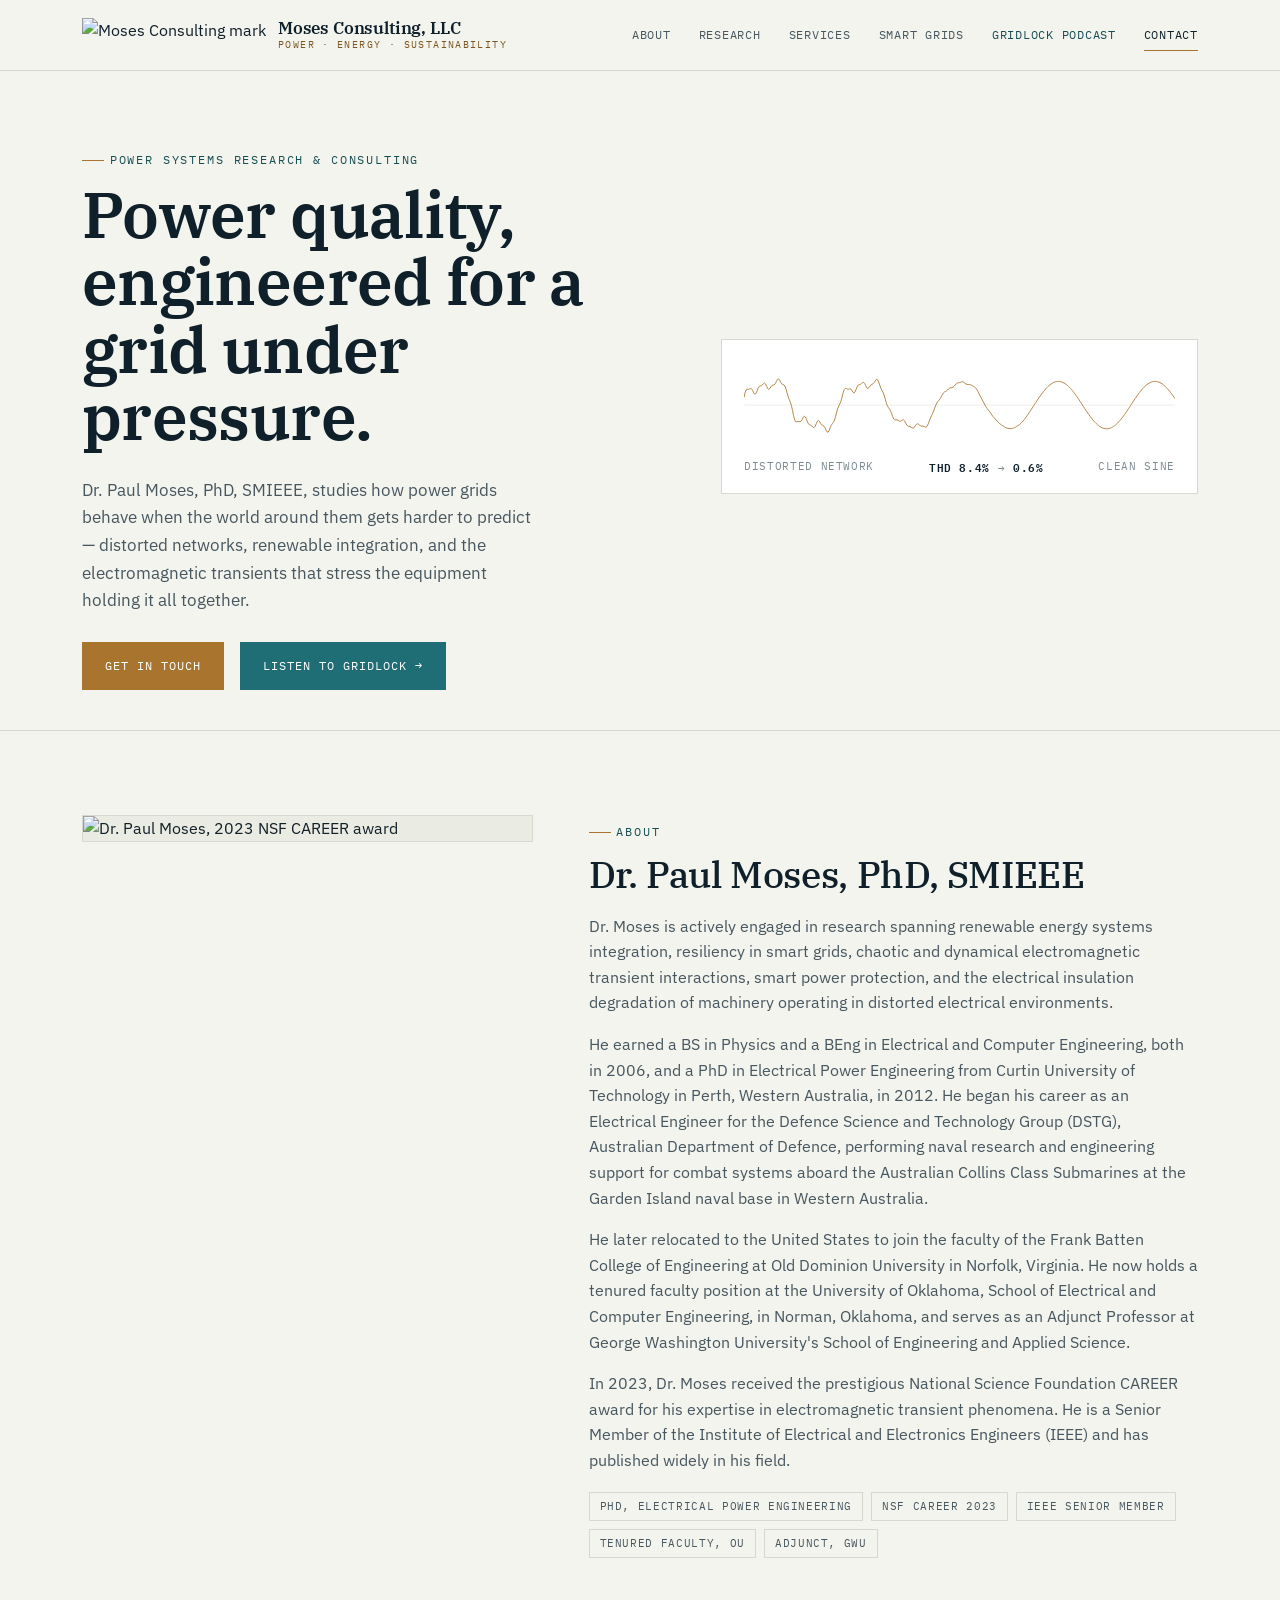
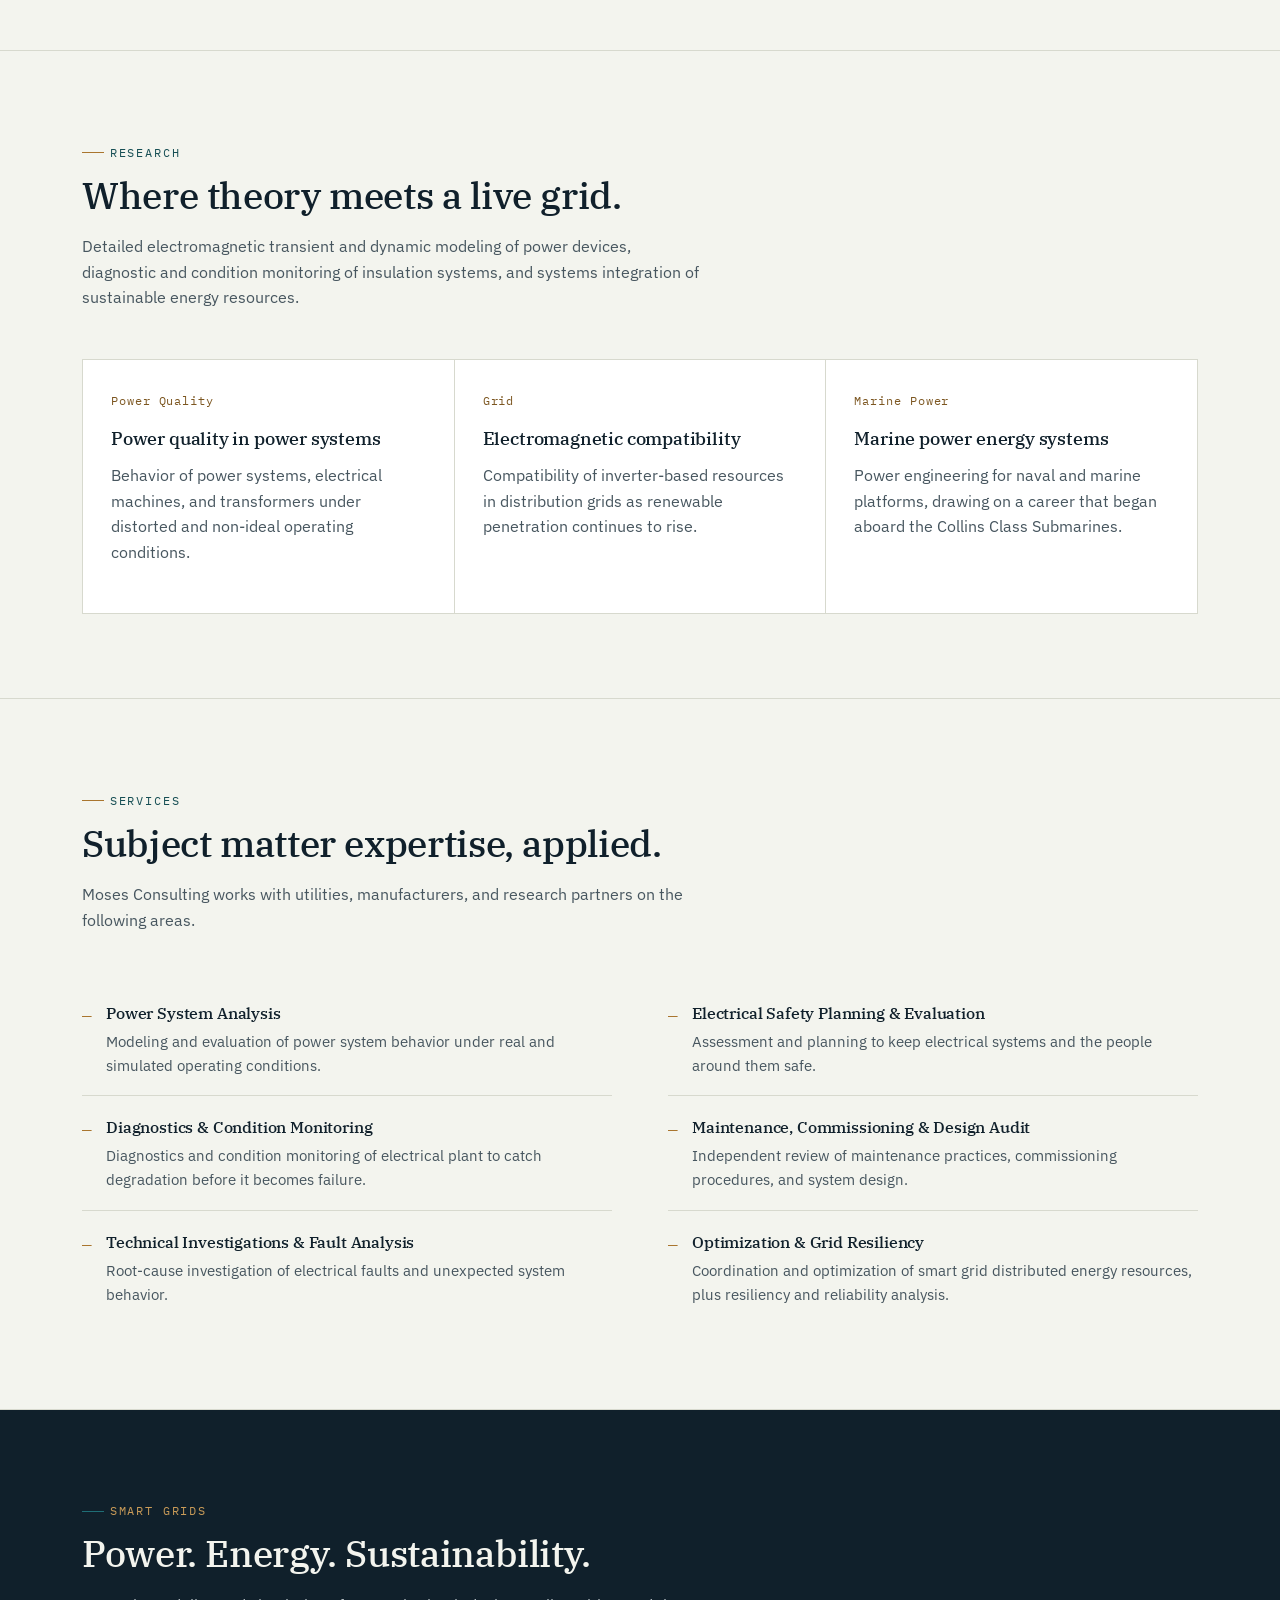
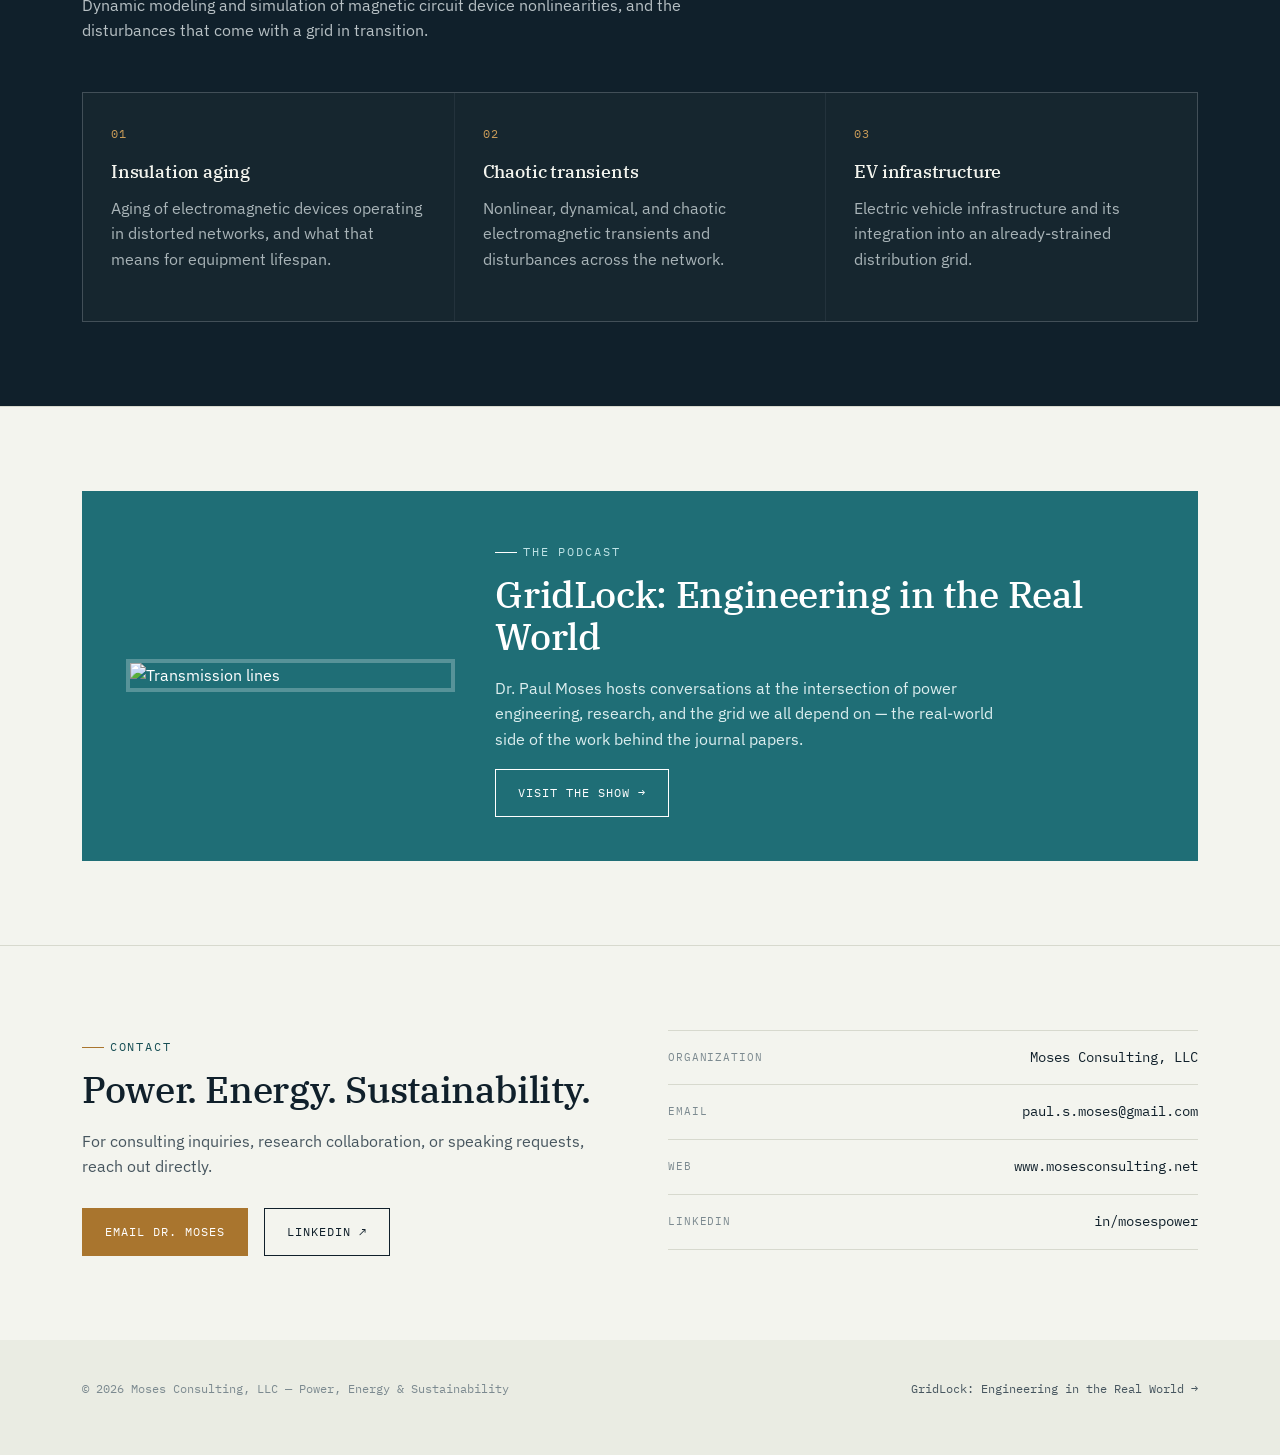
==== index.html @ 60aa6cf5 "Moses Consulting initial base upload" ====
<!DOCTYPE html>
<html lang="en">
<head>
<meta charset="UTF-8">
<meta name="viewport" content="width=device-width, initial-scale=1">
<title>Moses Consulting, LLC — Power, Energy &amp; Sustainability</title>
<meta name="description" content="Dr. Paul Moses, PhD, SMIEEE — power systems research, diagnostics, and consulting in power quality, smart grid resiliency, and electromagnetic transients.">
<link rel="preconnect" href="https://fonts.googleapis.com">
<link rel="preconnect" href="https://fonts.gstatic.com" crossorigin>
<link href="https://fonts.googleapis.com/css2?family=IBM+Plex+Serif:wght@500;600&family=IBM+Plex+Sans:wght@400;500;600&family=IBM+Plex+Mono:wght@400;500&display=swap" rel="stylesheet">
<link rel="stylesheet" href="styles.css">
</head>
<body>

<header class="site">
  <div class="nav">
    <a href="index.html" class="brand">
      <img src="https://mosesconsulting.net/wp-content/uploads/2024/07/1-3.png" alt="Moses Consulting mark">
      <span class="brand-text">Moses Consulting, LLC<span>Power · Energy · Sustainability</span></span>
    </a>
    <button class="nav-toggle" id="navToggle" aria-expanded="false" aria-controls="navLinks">Menu</button>
    <nav class="links" id="navLinks">
      <a href="#about">About</a>
      <a href="#research">Research</a>
      <a href="#services">Services</a>
      <a href="#smart-grids">Smart Grids</a>
      <a href="gridlock.html" class="podcast-link">GridLock Podcast</a>
      <a href="#contact">Contact</a>
    </nav>
  </div>
</header>

<section class="hero">
  <div class="wrap">
    <div>
      <p class="eyebrow">Power Systems Research &amp; Consulting</p>
      <h1>Power quality, engineered for a grid under pressure.</h1>
      <p class="lede">Dr. Paul Moses, PhD, SMIEEE, studies how power grids behave when the world around them gets harder to predict &mdash; distorted networks, renewable integration, and the electromagnetic transients that stress the equipment holding it all together.</p>
      <div class="hero-actions">
        <a href="#contact" class="btn primary">Get in touch</a>
        <a href="gridlock.html" class="btn teal">Listen to GridLock →</a>
      </div>
    </div>
    <div class="wave-card">
      <svg viewBox="0 0 1000 200" xmlns="http://www.w3.org/2000/svg" role="img" aria-label="Waveform illustration transitioning from a distorted signal to a clean sine wave">
        <line x1="0" y1="100" x2="1000" y2="100" class="wave-baseline"/>
        <path class="wave-path-distorted" d="M 0.0,82.3 L 2.5,71.0 L 5.0,64.8 L 7.5,63.2 L 10.0,63.3 L 12.5,62.7 L 15.0,61.7 L 17.5,62.4 L 20.0,66.3 L 22.5,71.6 L 25.0,74.8 L 27.5,73.3 L 30.0,67.7 L 32.5,61.2 L 35.0,57.1 L 37.5,55.8 L 40.0,55.3 L 42.5,53.3 L 45.0,50.2 L 47.5,48.7 L 50.0,50.9 L 52.5,56.3 L 55.0,61.8 L 57.5,63.7 L 60.0,61.5 L 62.5,57.4 L 65.0,54.5 L 67.5,53.7 L 70.0,53.1 L 72.5,50.4 L 75.0,45.3 L 77.5,40.5 L 80.0,39.1 L 82.5,42.0 L 85.0,47.0 L 87.5,50.8 L 90.0,52.2 L 92.5,52.9 L 95.0,55.9 L 97.5,62.9 L 100.0,72.1 L 102.5,80.7 L 105.0,87.3 L 107.5,93.1 L 110.0,101.1 L 112.5,112.2 L 115.0,124.6 L 117.5,134.2 L 120.0,138.8 L 122.5,139.0 L 125.0,138.0 L 127.5,138.0 L 130.0,138.6 L 132.5,137.5 L 135.0,133.6 L 137.5,128.4 L 140.0,125.5 L 142.5,127.4 L 145.0,133.4 L 147.5,140.1 L 150.0,144.4 L 152.5,145.8 L 155.0,146.5 L 157.5,148.4 L 160.0,151.2 L 162.5,152.3 L 165.0,149.5 L 167.5,143.5 L 170.0,137.8 L 172.5,135.6 L 175.0,137.9 L 177.5,142.2 L 180.0,145.6 L 182.5,147.1 L 185.0,148.5 L 187.5,152.0 L 190.0,157.5 L 192.5,162.2 L 195.0,163.0 L 197.5,158.9 L 200.0,152.4 L 202.5,146.6 L 205.0,143.0 L 207.5,140.0 L 210.0,134.8 L 212.5,126.3 L 215.0,116.3 L 217.5,107.7 L 220.0,101.8 L 222.5,97.1 L 225.0,90.8 L 227.5,81.7 L 230.0,71.6 L 232.5,64.1 L 235.0,61.1 L 237.5,61.7 L 240.0,63.0 L 242.5,63.0 L 245.0,62.2 L 247.5,62.7 L 250.0,65.8 L 252.5,69.9 L 255.0,71.9 L 257.5,69.6 L 260.0,63.7 L 262.5,57.5 L 265.0,53.7 L 267.5,52.4 L 270.0,51.9 L 272.5,50.2 L 275.0,47.9 L 277.5,47.1 L 280.0,49.8 L 282.5,55.1 L 285.0,60.1 L 287.5,61.7 L 290.0,59.6 L 292.5,55.8 L 295.0,52.8 L 297.5,51.4 L 300.0,50.1 L 302.5,47.3 L 305.0,43.2 L 307.5,40.2 L 310.0,41.1 L 312.5,46.2 L 315.0,53.6 L 317.5,60.5 L 320.0,65.8 L 322.5,70.5 L 325.0,76.8 L 327.5,85.1 L 330.0,94.1 L 332.5,101.3 L 335.0,105.8 L 337.5,109.2 L 340.0,113.5 L 342.5,119.9 L 345.0,126.9 L 347.5,132.3 L 350.0,134.4 L 352.5,134.3 L 355.0,134.1 L 357.5,135.2 L 360.0,136.9 L 362.5,137.7 L 365.0,136.6 L 367.5,134.7 L 370.0,134.2 L 372.5,136.6 L 375.0,141.2 L 377.5,145.9 L 380.0,148.7 L 382.5,149.6 L 385.0,150.1 L 387.5,151.3 L 390.0,153.0 L 392.5,153.4 L 395.0,151.6 L 397.5,147.9 L 400.0,144.6 L 402.5,143.4 L 405.0,144.7 L 407.5,146.9 L 410.0,148.4 L 412.5,148.8 L 415.0,148.9 L 417.5,149.7 L 420.0,151.0 L 422.5,151.3 L 425.0,148.9 L 427.5,143.5 L 430.0,136.7 L 432.5,130.1 L 435.0,124.6 L 437.5,119.5 L 440.0,113.6 L 442.5,106.9 L 445.0,100.1 L 447.5,94.8 L 450.0,91.2 L 452.5,88.6 L 455.0,85.3 L 457.5,81.0 L 460.0,76.1 L 462.5,72.2 L 465.0,69.8 L 467.5,68.5 L 470.0,67.1 L 472.5,64.9 L 475.0,62.3 L 477.5,60.4 L 480.0,59.6 L 482.5,59.4 L 485.0,58.6 L 487.5,56.4 L 490.0,53.4 L 492.5,50.6 L 495.0,48.8 L 497.5,48.1 L 500.0,47.7 L 502.5,47.0 L 505.0,46.1 L 507.5,46.0 L 510.0,47.0 L 512.5,49.0 L 515.0,51.0 L 517.5,52.0 L 520.0,52.1 L 522.5,52.1 L 525.0,52.5 L 527.5,53.7 L 530.0,55.2 L 532.5,56.6 L 535.0,58.0 L 537.5,60.0 L 540.0,63.3 L 542.5,67.9 L 545.0,73.1 L 547.5,78.2 L 550.0,82.8 L 552.5,87.3 L 555.0,91.9 L 557.5,96.8 L 560.0,101.5 L 562.5,105.6 L 565.0,109.0 L 567.5,112.1 L 570.0,115.3 L 572.5,119.0 L 575.0,122.7 L 577.5,126.2 L 580.0,129.1 L 582.5,131.8 L 585.0,134.4 L 587.5,137.2 L 590.0,140.0 L 592.5,142.4 L 595.0,144.3 L 597.5,145.9 L 600.0,147.5 L 602.5,149.2 L 605.0,151.0 L 607.5,152.4 L 610.0,153.4 L 612.5,154.0 L 615.0,154.3 L 617.5,154.5 L 620.0,154.6 L 622.5,154.2 L 625.0,153.4 L 627.5,152.3 L 630.0,151.0 L 632.5,149.6 L 635.0,148.1 L 637.5,146.4 L 640.0,144.4 L 642.5,142.0 L 645.0,139.5 L 647.5,136.8 L 650.0,133.9 L 652.5,130.8 L 655.0,127.4 L 657.5,123.8 L 660.0,120.0 L 662.5,116.3 L 665.0,112.5 L 667.5,108.7 L 670.0,104.8 L 672.5,100.9 L 675.0,97.1 L 677.5,93.3 L 680.0,89.5 L 682.5,85.8 L 685.0,82.1 L 687.5,78.5 L 690.0,75.1 L 692.5,71.7 L 695.0,68.5 L 697.5,65.4 L 700.0,62.5 L 702.5,59.8 L 705.0,57.2 L 707.5,54.9 L 710.0,52.8 L 712.5,51.0 L 715.0,49.3 L 717.5,48.0 L 720.0,46.9 L 722.5,46.0 L 725.0,45.4 L 727.5,45.1 L 730.0,45.0 L 732.5,45.2 L 735.0,45.7 L 737.5,46.4 L 740.0,47.5 L 742.5,48.7 L 745.0,50.2 L 747.5,52.0 L 750.0,54.0 L 752.5,56.2 L 755.0,58.6 L 757.5,61.3 L 760.0,64.1 L 762.5,67.1 L 765.0,70.3 L 767.5,73.6 L 770.0,77.0 L 772.5,80.6 L 775.0,84.2 L 777.5,87.9 L 780.0,91.7 L 782.5,95.5 L 785.0,99.4 L 787.5,103.2 L 790.0,107.1 L 792.5,110.9 L 795.0,114.6 L 797.5,118.3 L 800.0,121.9 L 802.5,125.3 L 805.0,128.7 L 807.5,131.9 L 810.0,135.0 L 812.5,137.8 L 815.0,140.5 L 817.5,143.0 L 820.0,145.3 L 822.5,147.4 L 825.0,149.2 L 827.5,150.8 L 830.0,152.2 L 832.5,153.3 L 835.0,154.1 L 837.5,154.7 L 840.0,155.0 L 842.5,155.0 L 845.0,154.7 L 847.5,154.2 L 850.0,153.4 L 852.5,152.4 L 855.0,151.1 L 857.5,149.6 L 860.0,147.8 L 862.5,145.8 L 865.0,143.5 L 867.5,141.1 L 870.0,138.4 L 872.5,135.5 L 875.0,132.5 L 877.5,129.3 L 880.0,126.0 L 882.5,122.6 L 885.0,119.0 L 887.5,115.3 L 890.0,111.6 L 892.5,107.8 L 895.0,104.0 L 897.5,100.2 L 900.0,96.3 L 902.5,92.5 L 905.0,88.7 L 907.5,84.9 L 910.0,81.3 L 912.5,77.7 L 915.0,74.2 L 917.5,70.9 L 920.0,67.7 L 922.5,64.7 L 925.0,61.8 L 927.5,59.1 L 930.0,56.7 L 932.5,54.4 L 935.0,52.4 L 937.5,50.6 L 940.0,49.0 L 942.5,47.7 L 945.0,46.6 L 947.5,45.8 L 950.0,45.3 L 952.5,45.0 L 955.0,45.0 L 957.5,45.3 L 960.0,45.9 L 962.5,46.7 L 965.0,47.7 L 967.5,49.1 L 970.0,50.6 L 972.5,52.4 L 975.0,54.5 L 977.5,56.8 L 980.0,59.3 L 982.5,61.9 L 985.0,64.8 L 987.5,67.8 L 990.0,71.0 L 992.5,74.4 L 995.0,77.9 L 997.5,81.4 L 1000.0,85.1"/>
      </svg>
      <div class="wave-labels">
        <span>Distorted network</span>
        <span><b>THD 8.4%</b> → <b>0.6%</b></span>
        <span>Clean sine</span>
      </div>
    </div>
  </div>
</section>

<section id="about">
  <div class="wrap two-col">
    <div class="portrait">
      <img src="https://mosesconsulting.net/wp-content/uploads/2024/07/23_nsf-career-winners-feb-2023-2.jpg" alt="Dr. Paul Moses, 2023 NSF CAREER award">
    </div>
    <div>
      <p class="eyebrow">About</p>
      <h2>Dr. Paul Moses, PhD, SMIEEE</h2>
      <p>Dr. Moses is actively engaged in research spanning renewable energy systems integration, resiliency in smart grids, chaotic and dynamical electromagnetic transient interactions, smart power protection, and the electrical insulation degradation of machinery operating in distorted electrical environments.</p>
      <p>He earned a BS in Physics and a BEng in Electrical and Computer Engineering, both in 2006, and a PhD in Electrical Power Engineering from Curtin University of Technology in Perth, Western Australia, in 2012. He began his career as an Electrical Engineer for the Defence Science and Technology Group (DSTG), Australian Department of Defence, performing naval research and engineering support for combat systems aboard the Australian Collins Class Submarines at the Garden Island naval base in Western Australia.</p>
      <p>He later relocated to the United States to join the faculty of the Frank Batten College of Engineering at Old Dominion University in Norfolk, Virginia. He now holds a tenured faculty position at the University of Oklahoma, School of Electrical and Computer Engineering, in Norman, Oklahoma, and serves as an Adjunct Professor at George Washington University's School of Engineering and Applied Science.</p>
      <p>In 2023, Dr. Moses received the prestigious National Science Foundation CAREER award for his expertise in electromagnetic transient phenomena. He is a Senior Member of the Institute of Electrical and Electronics Engineers (IEEE) and has published widely in his field.</p>
      <div class="credentials">
        <span class="tag">PhD, Electrical Power Engineering</span>
        <span class="tag">NSF CAREER 2023</span>
        <span class="tag">IEEE Senior Member</span>
        <span class="tag">Tenured Faculty, OU</span>
        <span class="tag">Adjunct, GWU</span>
      </div>
    </div>
  </div>
</section>

<section id="research">
  <div class="wrap">
    <div class="section-head">
      <p class="eyebrow">Research</p>
      <h2>Where theory meets a live grid.</h2>
      <p>Detailed electromagnetic transient and dynamic modeling of power devices, diagnostic and condition monitoring of insulation systems, and systems integration of sustainable energy resources.</p>
    </div>
    <div class="grid-3">
      <div class="card">
        <span class="num mono">Power Quality</span>
        <h3>Power quality in power systems</h3>
        <p>Behavior of power systems, electrical machines, and transformers under distorted and non-ideal operating conditions.</p>
      </div>
      <div class="card">
        <span class="num mono">Grid</span>
        <h3>Electromagnetic compatibility</h3>
        <p>Compatibility of inverter-based resources in distribution grids as renewable penetration continues to rise.</p>
      </div>
      <div class="card">
        <span class="num mono">Marine Power</span>
        <h3>Marine power energy systems</h3>
        <p>Power engineering for naval and marine platforms, drawing on a career that began aboard the Collins Class Submarines.</p>
      </div>
    </div>
  </div>
</section>

<section id="services">
  <div class="wrap">
    <div class="section-head">
      <p class="eyebrow">Services</p>
      <h2>Subject matter expertise, applied.</h2>
      <p>Moses Consulting works with utilities, manufacturers, and research partners on the following areas.</p>
    </div>
    <div class="services-wrap">
      <div>
        <div class="service-row">
          <span class="service-mark">—</span>
          <div>
            <h3>Power System Analysis</h3>
            <p>Modeling and evaluation of power system behavior under real and simulated operating conditions.</p>
          </div>
        </div>
        <div class="service-row">
          <span class="service-mark">—</span>
          <div>
            <h3>Diagnostics &amp; Condition Monitoring</h3>
            <p>Diagnostics and condition monitoring of electrical plant to catch degradation before it becomes failure.</p>
          </div>
        </div>
        <div class="service-row">
          <span class="service-mark">—</span>
          <div>
            <h3>Technical Investigations &amp; Fault Analysis</h3>
            <p>Root-cause investigation of electrical faults and unexpected system behavior.</p>
          </div>
        </div>
      </div>
      <div>
        <div class="service-row">
          <span class="service-mark">—</span>
          <div>
            <h3>Electrical Safety Planning &amp; Evaluation</h3>
            <p>Assessment and planning to keep electrical systems and the people around them safe.</p>
          </div>
        </div>
        <div class="service-row">
          <span class="service-mark">—</span>
          <div>
            <h3>Maintenance, Commissioning &amp; Design Audit</h3>
            <p>Independent review of maintenance practices, commissioning procedures, and system design.</p>
          </div>
        </div>
        <div class="service-row">
          <span class="service-mark">—</span>
          <div>
            <h3>Optimization &amp; Grid Resiliency</h3>
            <p>Coordination and optimization of smart grid distributed energy resources, plus resiliency and reliability analysis.</p>
          </div>
        </div>
      </div>
    </div>
  </div>
</section>

<section id="smart-grids" class="feature-strip">
  <div class="wrap">
    <div class="section-head">
      <p class="eyebrow">Smart Grids</p>
      <h2>Power. Energy. Sustainability.</h2>
      <p>Dynamic modeling and simulation of magnetic circuit device nonlinearities, and the disturbances that come with a grid in transition.</p>
    </div>
    <div class="grid-3">
      <div class="card">
        <span class="num mono">01</span>
        <h3>Insulation aging</h3>
        <p>Aging of electromagnetic devices operating in distorted networks, and what that means for equipment lifespan.</p>
      </div>
      <div class="card">
        <span class="num mono">02</span>
        <h3>Chaotic transients</h3>
        <p>Nonlinear, dynamical, and chaotic electromagnetic transients and disturbances across the network.</p>
      </div>
      <div class="card">
        <span class="num mono">03</span>
        <h3>EV infrastructure</h3>
        <p>Electric vehicle infrastructure and its integration into an already-strained distribution grid.</p>
      </div>
    </div>
  </div>
</section>

<section>
  <div class="wrap">
    <div class="podcast-teaser">
      <img src="https://mosesconsulting.net/wp-content/uploads/2024/07/power-lines_header-1.jpg" alt="Transmission lines">
      <div>
        <p class="eyebrow">The Podcast</p>
        <h2>GridLock: Engineering in the Real World</h2>
        <p>Dr. Paul Moses hosts conversations at the intersection of power engineering, research, and the grid we all depend on &mdash; the real-world side of the work behind the journal papers.</p>
        <a href="gridlock.html" class="btn">Visit the show →</a>
      </div>
    </div>
  </div>
</section>

<section id="contact">
  <div class="wrap contact-grid">
    <div>
      <p class="eyebrow">Contact</p>
      <h2>Power. Energy. Sustainability.</h2>
      <p>For consulting inquiries, research collaboration, or speaking requests, reach out directly.</p>
      <div class="hero-actions">
        <a href="mailto:paul.s.moses@gmail.com" class="btn primary">Email Dr. Moses</a>
        <a href="https://www.linkedin.com/in/mosespower/" class="btn">LinkedIn ↗</a>
      </div>
    </div>
    <div>
      <div class="contact-line"><span>Organization</span><span>Moses Consulting, LLC</span></div>
      <div class="contact-line"><span>Email</span><span>paul.s.moses@gmail.com</span></div>
      <div class="contact-line"><span>Web</span><span>www.mosesconsulting.net</span></div>
      <div class="contact-line"><span>LinkedIn</span><span>in/mosespower</span></div>
    </div>
  </div>
</section>

<footer class="site">
  <div class="wrap footer-wrap">
    <span>© 2026 Moses Consulting, LLC — Power, Energy &amp; Sustainability</span>
    <span><a href="gridlock.html">GridLock: Engineering in the Real World →</a></span>
  </div>
</footer>

<script src="script.js"></script>
</body>
</html>
---- styles.css ----
/* ===========================================================
   Moses Consulting, LLC — redesign
   Palette: paper / ink / brass / teal
   Type: IBM Plex Serif (display) + IBM Plex Sans (body) + IBM Plex Mono (labels/data)
   =========================================================== */

:root{
  --paper: #F3F4EE;
  --paper-alt: #EAECE3;
  --panel: #FFFFFF;
  --ink: #10202B;
  --ink-soft: #47565F;
  --ink-faint: #7C8A90;
  --line: #D7D9CE;
  --brass: #A9752E;
  --brass-deep: #7C5620;
  --teal: #1F6E76;
  --teal-deep: #164E54;
  --max: 1180px;
  --radius: 2px;
}

*, *::before, *::after{ box-sizing: border-box; }
html{ scroll-behavior: smooth; }

body{
  margin: 0;
  background: var(--paper);
  color: var(--ink);
  font-family: 'IBM Plex Sans', -apple-system, sans-serif;
  font-size: 16px;
  line-height: 1.6;
  -webkit-font-smoothing: antialiased;
}

h1, h2, h3{
  font-family: 'IBM Plex Serif', Georgia, serif;
  font-weight: 500;
  color: var(--ink);
  margin: 0 0 .5em;
  letter-spacing: -0.01em;
}

h1{ font-size: clamp(2.4rem, 5vw, 4rem); line-height: 1.05; font-weight: 600; }
h2{ font-size: clamp(1.6rem, 3vw, 2.3rem); line-height: 1.15; }
h3{ font-size: 1.15rem; }

p{ margin: 0 0 1em; color: var(--ink-soft); max-width: 62ch; }

a{ color: var(--brass-deep); text-decoration: none; }
a:hover{ color: var(--brass); }

.mono{
  font-family: 'IBM Plex Mono', 'SFMono-Regular', monospace;
  letter-spacing: 0.06em;
}

.eyebrow{
  font-family: 'IBM Plex Mono', monospace;
  font-size: .72rem;
  letter-spacing: 0.16em;
  text-transform: uppercase;
  color: var(--teal-deep);
  display: inline-flex;
  align-items: center;
  gap: .5em;
  margin-bottom: 1em;
}
.eyebrow::before{
  content: "";
  width: 22px;
  height: 1px;
  background: var(--brass);
  display: inline-block;
}

.wrap{
  max-width: var(--max);
  margin: 0 auto;
  padding: 0 32px;
}

img{ max-width: 100%; display: block; }

/* Visible focus states */
a:focus-visible, button:focus-visible{
  outline: 2px solid var(--teal);
  outline-offset: 3px;
}

@media (prefers-reduced-motion: reduce){
  *{ animation-duration: 0.001ms !important; animation-iteration-count: 1 !important; transition-duration: 0.001ms !important; }
}

/* ---------- Header / Nav ---------- */
header.site{
  position: sticky;
  top: 0;
  z-index: 40;
  background: rgba(243,244,238,0.92);
  backdrop-filter: blur(6px);
  border-bottom: 1px solid var(--line);
}

.nav{
  display: flex;
  align-items: center;
  justify-content: space-between;
  padding: 18px 32px;
  max-width: var(--max);
  margin: 0 auto;
}

.brand{
  display: flex;
  align-items: center;
  gap: 12px;
  color: var(--ink);
}
.brand img{ height: 34px; width: auto; }
.brand-text{
  font-family: 'IBM Plex Serif', serif;
  font-size: 1.05rem;
  font-weight: 600;
  letter-spacing: -0.01em;
  line-height: 1.1;
}
.brand-text span{
  display: block;
  font-family: 'IBM Plex Mono', monospace;
  font-size: .62rem;
  letter-spacing: .14em;
  text-transform: uppercase;
  color: var(--brass-deep);
  font-weight: 400;
  margin-top: 2px;
}

nav.links{ display: flex; align-items: center; gap: 28px; }
nav.links a{
  font-family: 'IBM Plex Mono', monospace;
  font-size: .78rem;
  letter-spacing: .06em;
  text-transform: uppercase;
  color: var(--ink-soft);
  padding: 6px 0;
  border-bottom: 1px solid transparent;
}
nav.links a:hover, nav.links a.active{
  color: var(--ink);
  border-bottom-color: var(--brass);
}
nav.links a.podcast-link{ color: var(--teal-deep); }
nav.links a.podcast-link:hover{ border-bottom-color: var(--teal); }

.nav-toggle{
  display: none;
  background: none;
  border: 1px solid var(--line);
  padding: 8px 10px;
  cursor: pointer;
  font-family: 'IBM Plex Mono', monospace;
  font-size: .7rem;
  letter-spacing: .1em;
  text-transform: uppercase;
}

@media (max-width: 860px){
  nav.links{
    position: absolute;
    top: 100%; left: 0; right: 0;
    background: var(--paper);
    border-bottom: 1px solid var(--line);
    flex-direction: column;
    align-items: flex-start;
    padding: 20px 32px 28px;
    gap: 16px;
    display: none;
  }
  nav.links.open{ display: flex; }
  .nav-toggle{ display: inline-block; }
}

/* ---------- Hero ---------- */
.hero{
  padding: 72px 0 40px;
  border-bottom: 1px solid var(--line);
}
.hero .wrap{
  display: grid;
  grid-template-columns: 1.1fr 0.9fr;
  gap: 56px;
  align-items: center;
}
@media (max-width: 900px){
  .hero .wrap{ grid-template-columns: 1fr; gap: 32px; }
}

.hero h1{ margin-bottom: .4em; }
.hero .lede{ font-size: 1.08rem; max-width: 46ch; }

.hero-actions{ display: flex; gap: 16px; margin-top: 28px; flex-wrap: wrap; }

.btn{
  display: inline-flex;
  align-items: center;
  gap: 8px;
  padding: 13px 22px;
  font-family: 'IBM Plex Mono', monospace;
  font-size: .78rem;
  letter-spacing: .08em;
  text-transform: uppercase;
  border: 1px solid var(--ink);
  color: var(--ink);
  background: transparent;
  transition: background .15s ease, color .15s ease, border-color .15s ease;
}
.btn:hover{ background: var(--ink); color: var(--paper); }
.btn.primary{ background: var(--brass); border-color: var(--brass); color: #fff; }
.btn.primary:hover{ background: var(--brass-deep); border-color: var(--brass-deep); color: #fff; }
.btn.teal{ background: var(--teal); border-color: var(--teal); color: #fff; }
.btn.teal:hover{ background: var(--teal-deep); border-color: var(--teal-deep); }

/* waveform signature graphic */
.wave-card{
  border: 1px solid var(--line);
  background: var(--panel);
  padding: 22px 22px 16px;
}
.wave-card svg{ width: 100%; height: auto; display: block; }
.wave-labels{
  display: flex;
  justify-content: space-between;
  font-family: 'IBM Plex Mono', monospace;
  font-size: .68rem;
  letter-spacing: .06em;
  color: var(--ink-faint);
  margin-top: 10px;
  text-transform: uppercase;
}
.wave-labels b{ color: var(--ink); font-weight: 600; }
.wave-path-distorted{
  fill: none; stroke: var(--brass); stroke-width: 2;
  stroke-dasharray: 2000; stroke-dashoffset: 2000;
  animation: draw 2.1s ease forwards .2s;
}
.wave-baseline{ stroke: var(--line); stroke-width: 1; }
@keyframes draw{ to{ stroke-dashoffset: 0; } }

/* ---------- Sections ---------- */
section{ padding: 84px 0; border-bottom: 1px solid var(--line); }
section:last-of-type{ border-bottom: none; }
.section-head{ max-width: 640px; margin-bottom: 48px; }

.two-col{
  display: grid;
  grid-template-columns: 0.85fr 1.15fr;
  gap: 56px;
  align-items: start;
}
@media (max-width: 860px){ .two-col{ grid-template-columns: 1fr; } }

.portrait{
  border: 1px solid var(--line);
  overflow: hidden;
  background: var(--paper-alt);
}
.portrait img{ width: 100%; height: auto; object-fit: cover; filter: grayscale(15%); }

.credentials{
  display: flex; flex-wrap: wrap; gap: 8px; margin: 18px 0 8px;
}
.tag{
  font-family: 'IBM Plex Mono', monospace;
  font-size: .68rem;
  letter-spacing: .06em;
  text-transform: uppercase;
  padding: 5px 10px;
  border: 1px solid var(--line);
  color: var(--ink-soft);
}

/* research grid */
.grid-3{
  display: grid;
  grid-template-columns: repeat(3, 1fr);
  gap: 1px;
  background: var(--line);
  border: 1px solid var(--line);
}
@media (max-width: 860px){ .grid-3{ grid-template-columns: 1fr; } }
.grid-3 .card{
  background: var(--panel);
  padding: 32px 28px;
}
.card .num{
  font-family: 'IBM Plex Mono', monospace;
  font-size: .72rem;
  color: var(--brass-deep);
  letter-spacing: .08em;
  margin-bottom: 14px;
  display: block;
}

/* services */
.services-wrap{
  display: grid;
  grid-template-columns: 1fr 1fr;
  gap: 0 56px;
}
@media (max-width: 700px){ .services-wrap{ grid-template-columns: 1fr; } }
.service-row{
  display: flex;
  gap: 14px;
  padding: 18px 0;
  border-top: 1px solid var(--line);
}
.service-row:first-child{ border-top: none; }
.service-mark{ color: var(--brass); font-family: 'IBM Plex Mono', monospace; margin-top: 3px; }
.service-row h3{ margin-bottom: 4px; font-size: 1.02rem; }
.service-row p{ margin: 0; font-size: .93rem; }

/* smart grid feature strip */
.feature-strip{
  background: var(--ink);
  color: var(--paper);
}
.feature-strip .section-head{ }
.feature-strip h2{ color: var(--paper); }
.feature-strip .eyebrow{ color: #C99B58; }
.feature-strip .eyebrow::before{ background: var(--teal); }
.feature-strip p{ color: #B7C0C4; }
.feature-strip .grid-3{ background: rgba(255,255,255,0.08); border-color: rgba(255,255,255,0.14); }
.feature-strip .grid-3 .card{ background: #16262F; }
.feature-strip .card h3{ color: var(--paper); }
.feature-strip .card p{ color: #A9B4B8; }
.feature-strip .card .num{ color: #C99B58; }

/* podcast teaser card (home page) */
.podcast-teaser{
  display: grid;
  grid-template-columns: 0.5fr 1fr;
  gap: 40px;
  align-items: center;
  background: var(--teal);
  color: #fff;
  padding: 44px;
}
@media (max-width: 800px){ .podcast-teaser{ grid-template-columns: 1fr; padding: 32px; } }
.podcast-teaser img{ border: 4px solid rgba(255,255,255,0.25); }
.podcast-teaser .eyebrow{ color: #BFE3E6; }
.podcast-teaser .eyebrow::before{ background: #fff; }
.podcast-teaser h2, .podcast-teaser p{ color: #fff; }
.podcast-teaser p{ color: #DCEEEF; max-width: 52ch; }
.podcast-teaser .btn{ border-color: #fff; color: #fff; }
.podcast-teaser .btn:hover{ background: #fff; color: var(--teal-deep); }

/* contact */
.contact-grid{
  display: grid;
  grid-template-columns: 1fr 1fr;
  gap: 56px;
}
@media (max-width: 800px){ .contact-grid{ grid-template-columns: 1fr; } }
.contact-line{
  display: flex;
  justify-content: space-between;
  padding: 16px 0;
  border-top: 1px solid var(--line);
  font-family: 'IBM Plex Mono', monospace;
  font-size: .85rem;
}
.contact-line:last-child{ border-bottom: 1px solid var(--line); }
.contact-line span:first-child{ color: var(--ink-faint); text-transform: uppercase; letter-spacing: .08em; font-size: .7rem; padding-top: 2px;}

/* footer */
footer.site{
  padding: 40px 0 56px;
  background: var(--paper-alt);
}
.footer-wrap{
  display: flex;
  justify-content: space-between;
  align-items: flex-end;
  flex-wrap: wrap;
  gap: 20px;
  font-family: 'IBM Plex Mono', monospace;
  font-size: .74rem;
  color: var(--ink-faint);
}
.footer-wrap a{ color: var(--ink-soft); }

/* ---------- GridLock podcast page specific ---------- */
.podcast-hero{
  background: var(--ink);
  color: var(--paper);
  padding: 88px 0 64px;
  overflow: hidden;
  position: relative;
}
.podcast-hero .wrap{
  display: grid;
  grid-template-columns: 0.85fr 1.15fr;
  gap: 56px;
  align-items: center;
  position: relative;
  z-index: 2;
}
@media (max-width: 900px){ .podcast-hero .wrap{ grid-template-columns: 1fr; } }
.podcast-hero .eyebrow{ color: #C99B58; }
.podcast-hero .eyebrow::before{ background: var(--teal); }
.podcast-hero h1{ color: var(--paper); }
.podcast-hero p.lede{ color: #B7C0C4; }
.podcast-cover{
  border: 1px solid rgba(255,255,255,0.18);
  aspect-ratio: 1/1;
  background: linear-gradient(155deg, #1F6E76 0%, #164E54 55%, #10202B 100%);
  display: flex;
  align-items: center;
  justify-content: center;
  position: relative;
  overflow: hidden;
}
.podcast-cover .mark{
  font-family: 'IBM Plex Serif', serif;
  color: #fff;
  text-align: center;
  padding: 20px;
}
.podcast-cover .mark .g1{ font-size: 2.6rem; font-weight: 600; letter-spacing: -0.02em; line-height: 1; }
.podcast-cover .mark .g2{ font-family: 'IBM Plex Mono', monospace; font-size: .7rem; letter-spacing: .18em; text-transform: uppercase; color: #BFE3E6; margin-top: 10px; }
.podcast-cover svg{ position: absolute; inset: 0; width: 100%; height: 100%; opacity: .35; }

.platform-row{ display: flex; flex-wrap: wrap; gap: 12px; margin-top: 30px; }
.platform-btn{
  font-family: 'IBM Plex Mono', monospace;
  font-size: .76rem;
  letter-spacing: .06em;
  text-transform: uppercase;
  padding: 11px 18px;
  border: 1px solid rgba(255,255,255,0.35);
  color: #fff;
}
.platform-btn:hover{ border-color: #fff; background: rgba(255,255,255,0.08); color: #fff; }

.format-list{
  display: grid;
  grid-template-columns: repeat(3, 1fr);
  gap: 1px;
  background: var(--line);
  border: 1px solid var(--line);
}
@media (max-width: 860px){ .format-list{ grid-template-columns: 1fr; } }
.format-list .card{ background: var(--panel); padding: 30px 26px; }

.episodes{ display: flex; flex-direction: column; }
.episode{
  display: grid;
  grid-template-columns: 90px 1fr auto;
  gap: 24px;
  align-items: center;
  padding: 22px 0;
  border-top: 1px solid var(--line);
}
.episode:last-child{ border-bottom: 1px solid var(--line); }
.episode .ep-num{
  font-family: 'IBM Plex Mono', monospace;
  font-size: .85rem;
  color: var(--brass-deep);
}
.episode h3{ margin-bottom: 4px; }
.episode p{ margin: 0; font-size: .9rem; }
.episode .ep-meta{
  font-family: 'IBM Plex Mono', monospace;
  font-size: .72rem;
  color: var(--ink-faint);
  white-space: nowrap;
  text-align: right;
}
@media (max-width: 640px){
  .episode{ grid-template-columns: 1fr; gap: 6px; }
  .episode .ep-meta{ text-align: left; }
}

.notice{
  border: 1px dashed var(--brass);
  background: #FBF4E9;
  padding: 16px 20px;
  font-family: 'IBM Plex Mono', monospace;
  font-size: .78rem;
  color: var(--brass-deep);
  margin-top: 8px;
}

.host-strip{
  display: grid;
  grid-template-columns: 0.4fr 1fr;
  gap: 40px;
  align-items: center;
}
@media (max-width: 800px){ .host-strip{ grid-template-columns: 1fr; } }
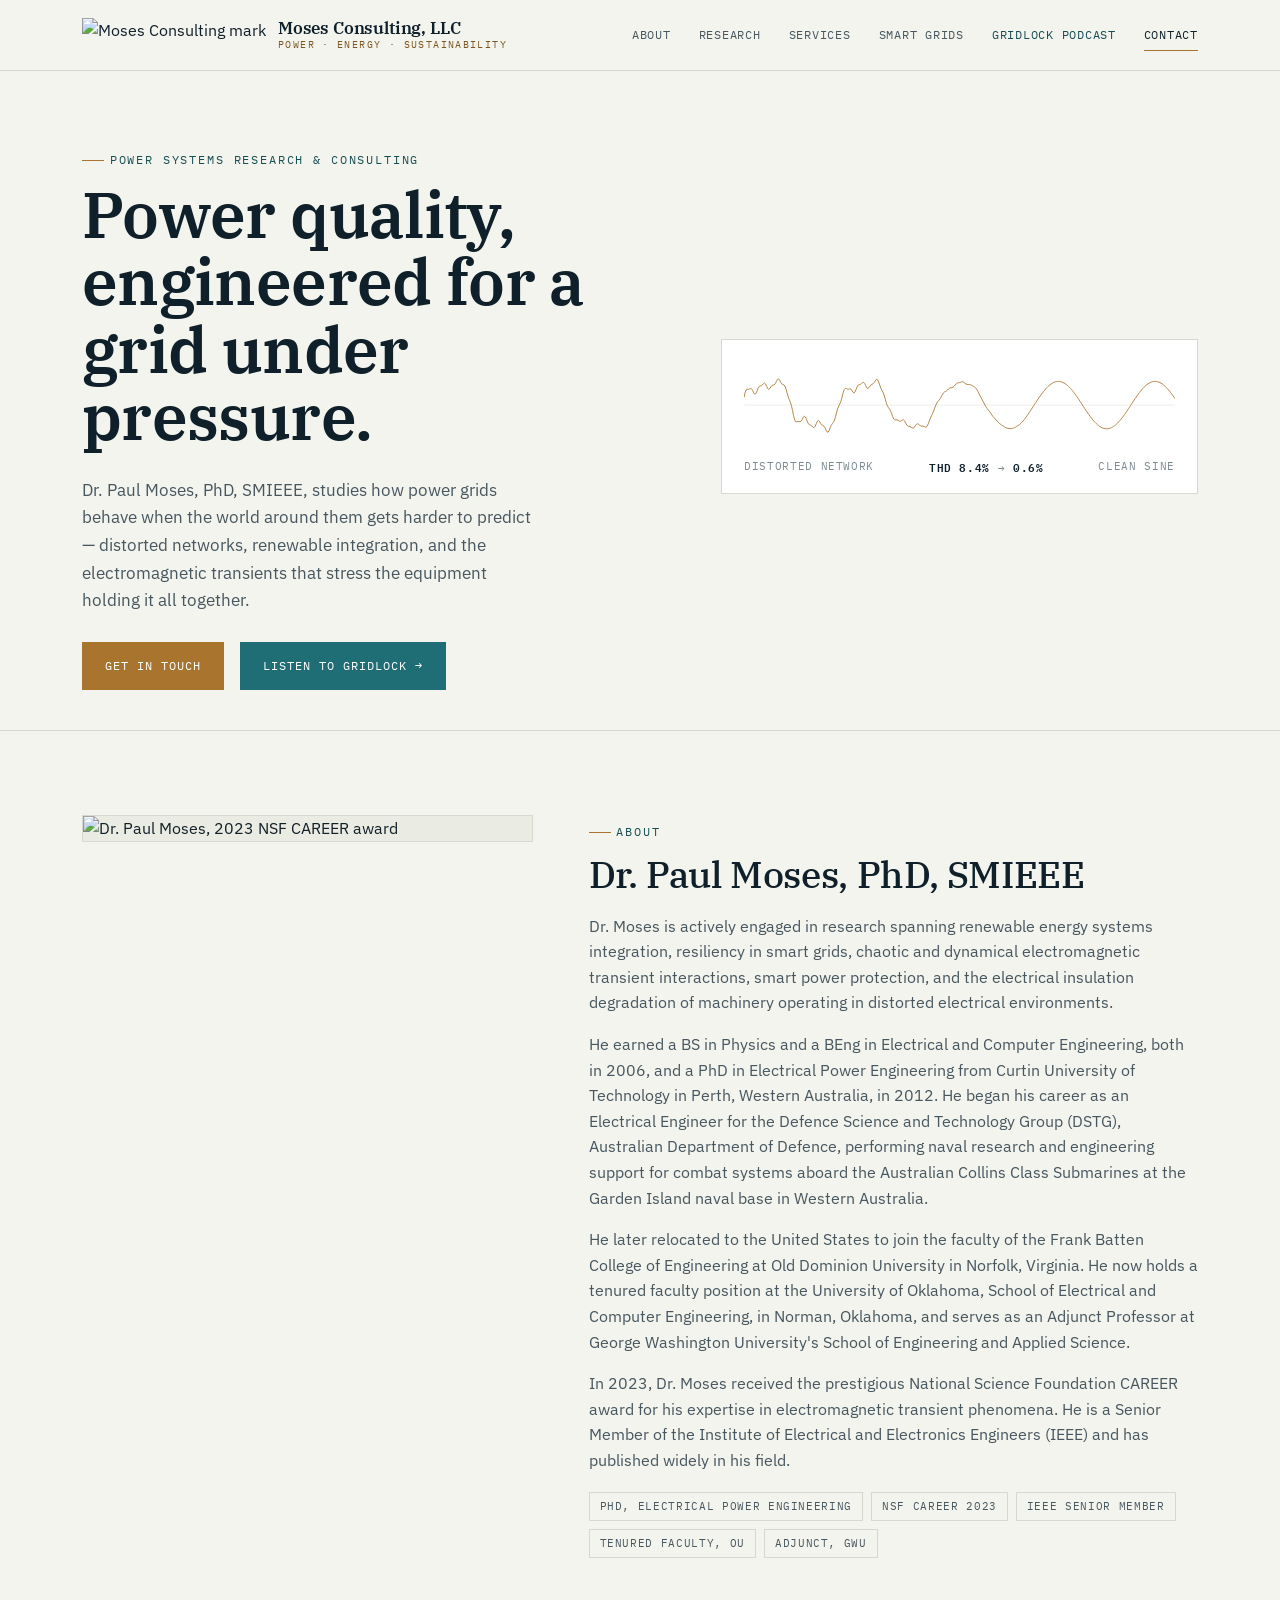
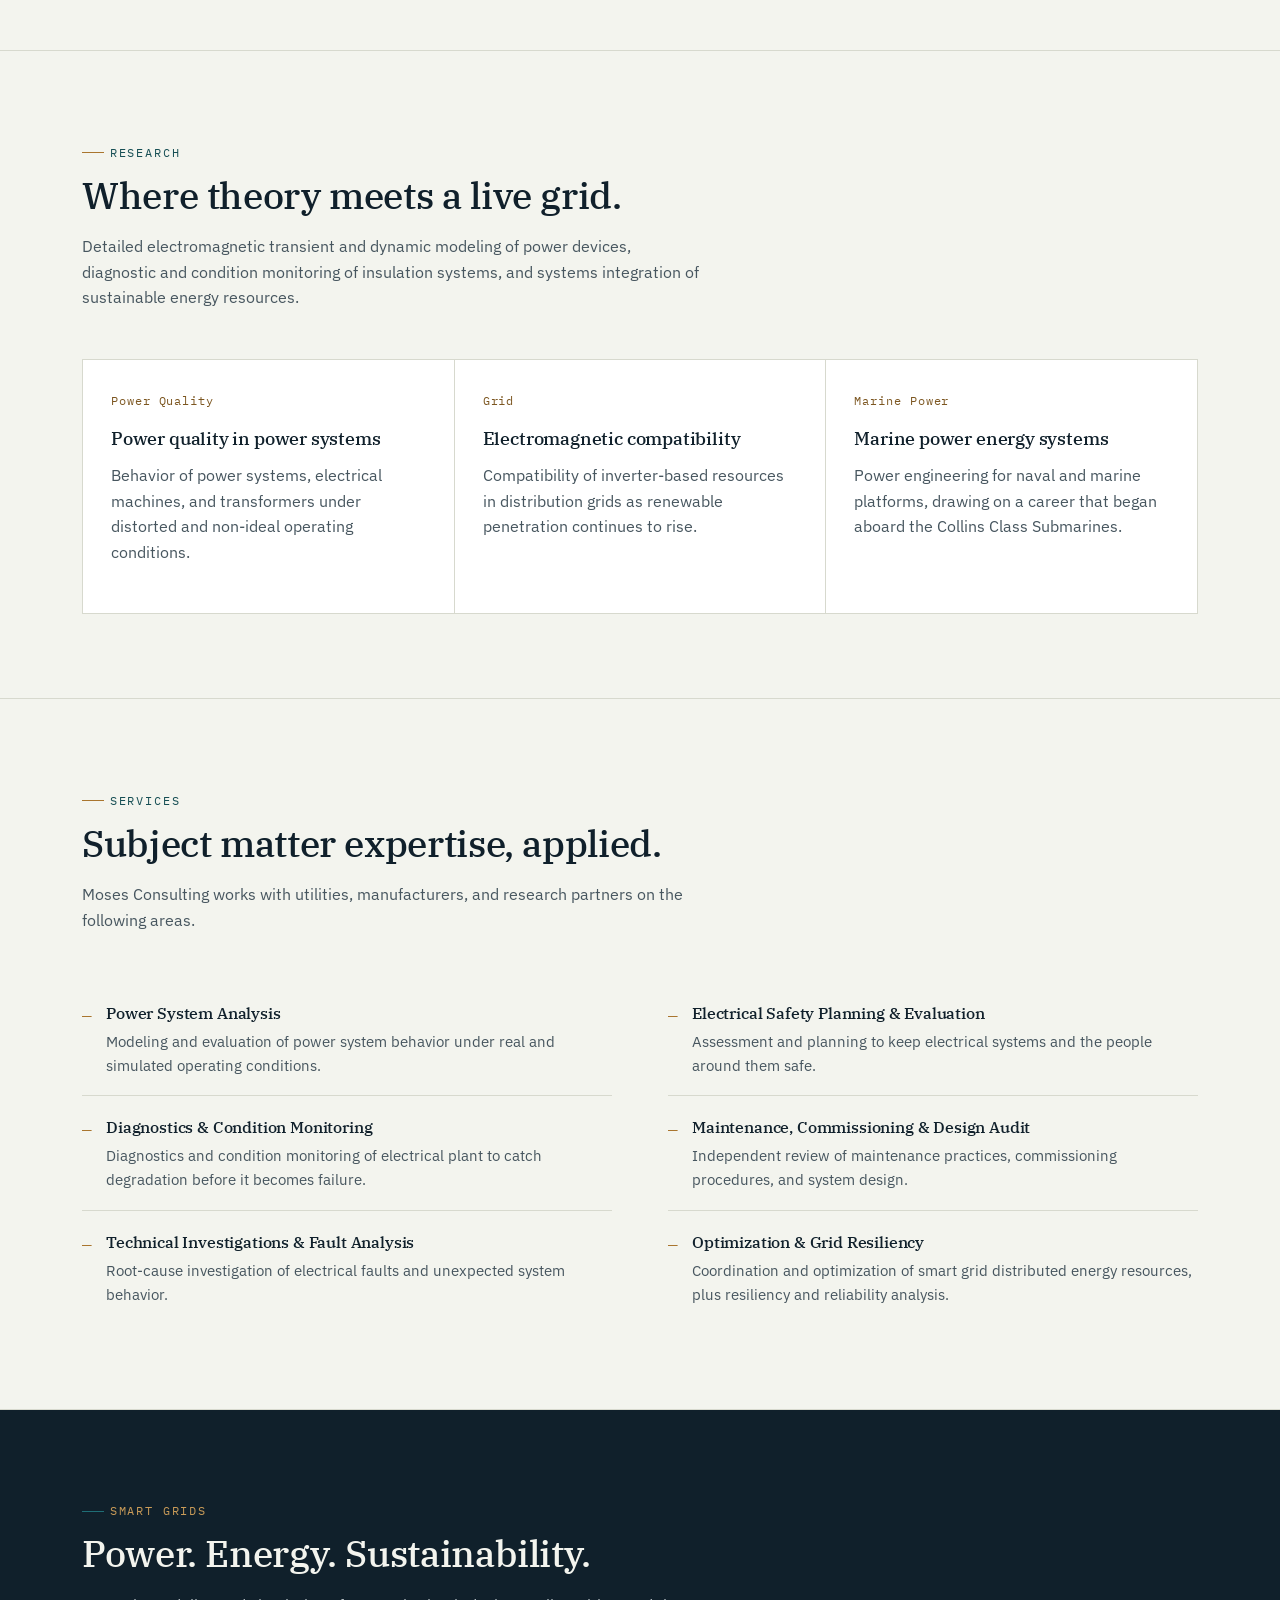
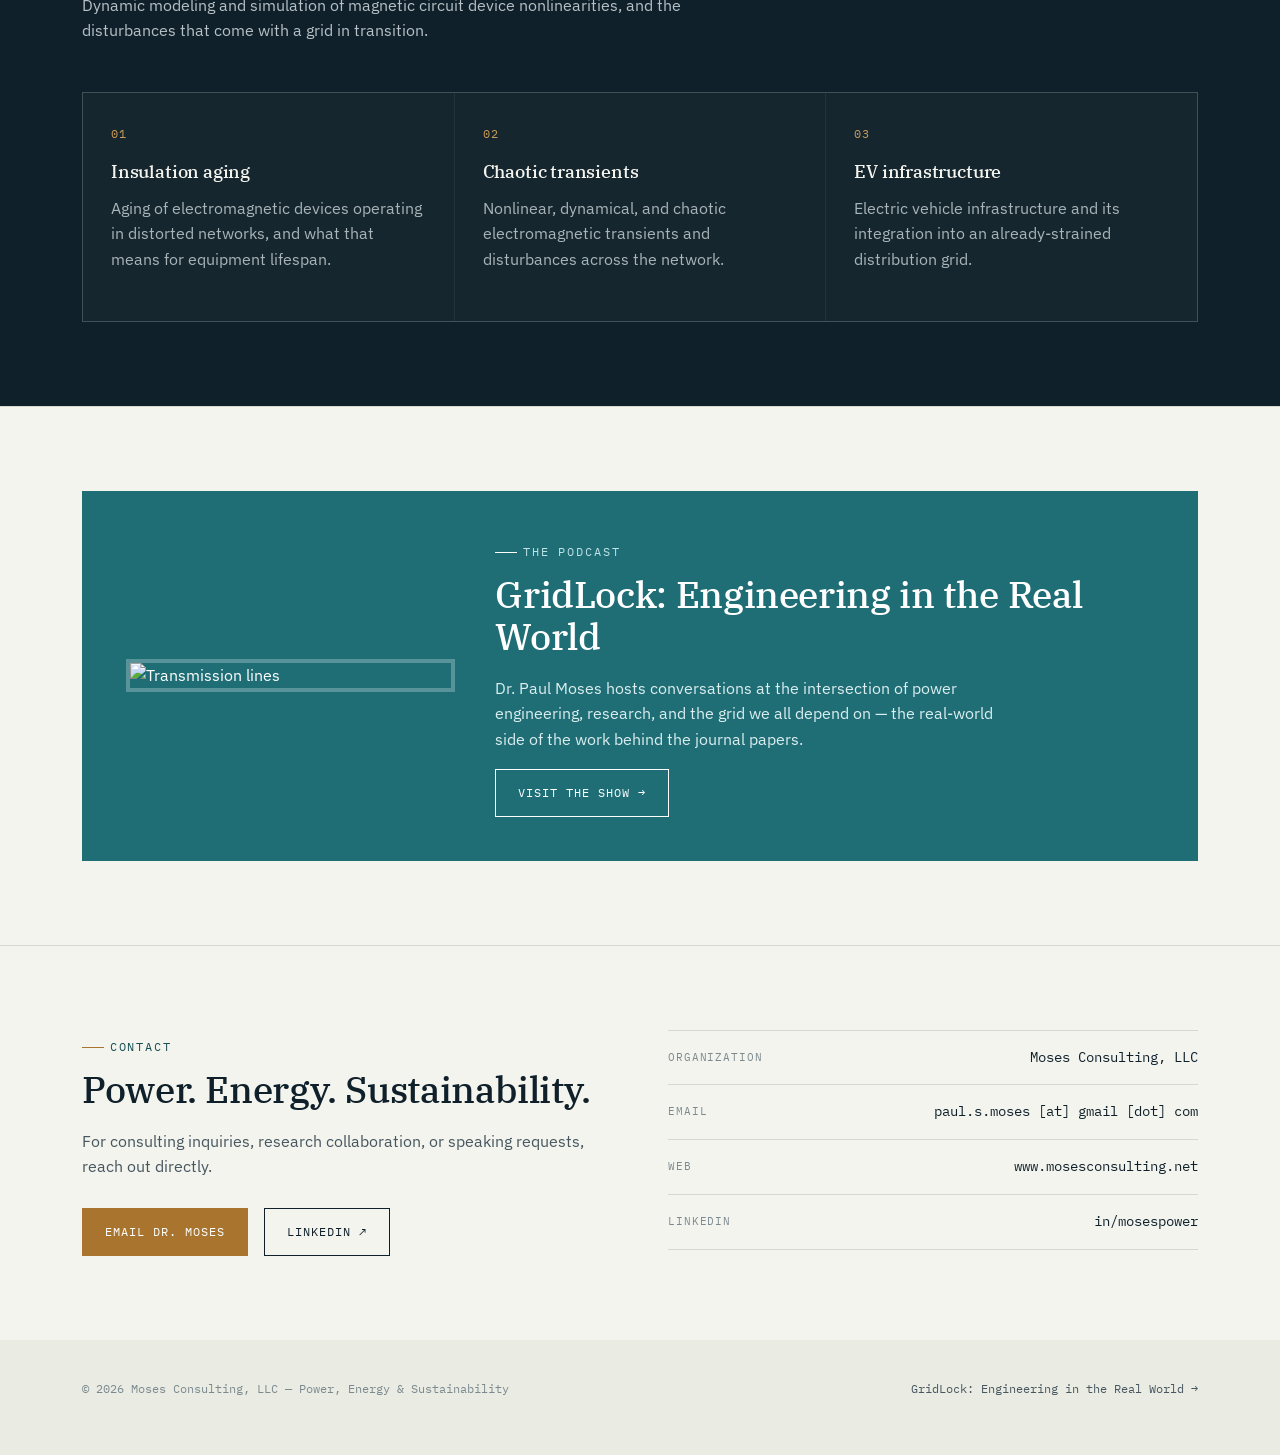
==== commit 6f20c92e: "Updated email addresses" ====
--- a/index.html
+++ b/index.html
@@ -211,13 +211,13 @@
       <h2>Power. Energy. Sustainability.</h2>
       <p>For consulting inquiries, research collaboration, or speaking requests, reach out directly.</p>
       <div class="hero-actions">
-        <a href="mailto:paul.s.moses@gmail.com" class="btn primary">Email Dr. Moses</a>
+        <a href="#" class="btn primary" id="emailBtn" data-user="paul.s.moses" data-domain="gmail.com">Email Dr. Moses</a>
         <a href="https://www.linkedin.com/in/mosespower/" class="btn">LinkedIn ↗</a>
       </div>
     </div>
     <div>
       <div class="contact-line"><span>Organization</span><span>Moses Consulting, LLC</span></div>
-      <div class="contact-line"><span>Email</span><span>paul.s.moses@gmail.com</span></div>
+      <div class="contact-line"><span>Email</span><span id="emailText" data-user="paul.s.moses" data-domain="gmail.com">paul.s.moses [at] gmail [dot] com</span></div>
       <div class="contact-line"><span>Web</span><span>www.mosesconsulting.net</span></div>
       <div class="contact-line"><span>LinkedIn</span><span>in/mosespower</span></div>
     </div>
